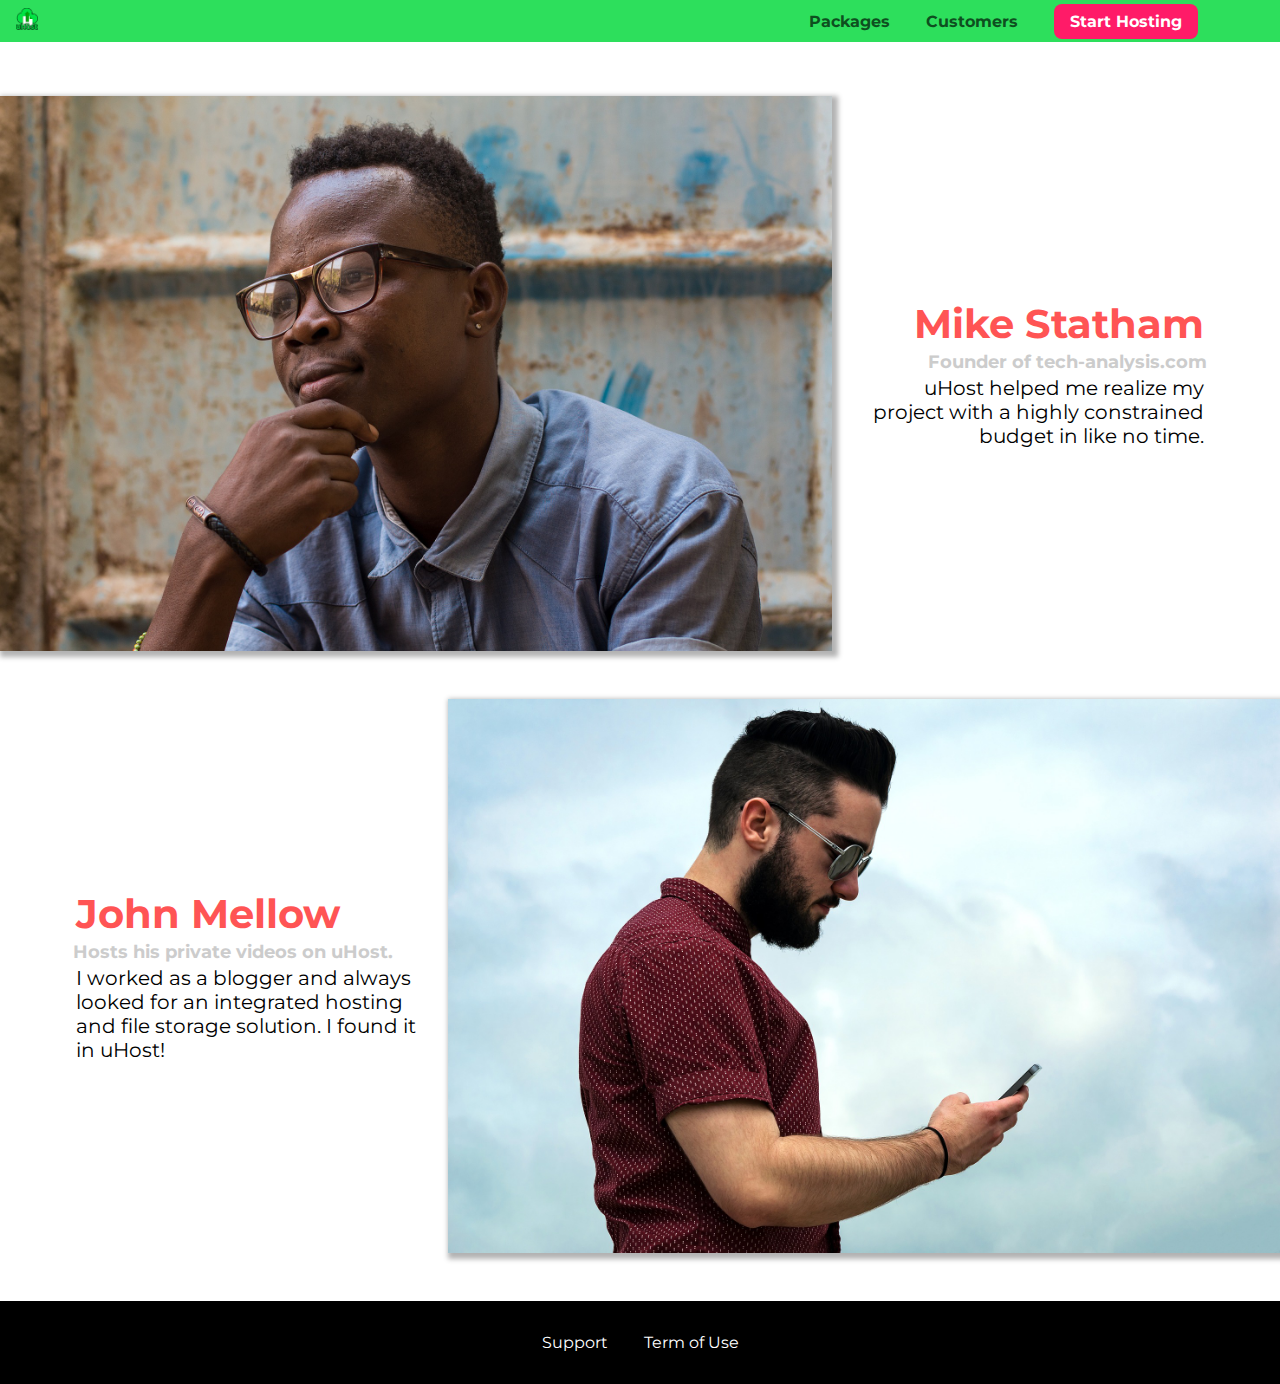
==== customers/index.html @ 95907619 "added base project, pictures and styles for pages" ====
<!DOCTYPE html>
<html lang="en">

<head>
    <meta charset="UTF-8">
    <meta name="viewport" content="width=device-width, initial-scale=1.0">
    <meta http-equiv="X-UA-Compatible" content="ie=edge">
    <title>uHost Customers</title>
    <link rel="shortcut icon" href="../favicon.png">
    <link href="https://fonts.googleapis.com/css?family=Anton|Montserrat:400,700" rel="stylesheet">
    <link rel="stylesheet" href="../shared.css">
    <link rel="stylesheet" href="customers.css">
</head>

<body>
    <header class="main-header">
        <div>
            <a href="../index.html" class="main-header__brand">
                <img src="../images/uhost-icon.png" alt="uHost - Your favorite hosting company">
            </a>
        </div>
        <nav class="main-nav">
            <ul class="main-nav__items">
                <li class="main-nav__item">
                    <a href="../packages/index.html">Packages</a>
                </li>
                <li class="main-nav__item">
                    <a href="index.html">Customers</a>
                </li>
                <li class="main-nav__item main-nav__item--cta">
                    <a href="start-hosting/index.html">Start Hosting</a>
                </li>
            </ul>
        </nav>
    </header>
    <main>
        <div>
            <div class="testimonial" id="customer-1">
                <div class="testimonial__image-container">
                    <img src="../images/customer-1.jpg" alt="Mike Statham - Customer" class="testimonial__image">
                </div>
                <div class="testimonial__info">
                    <h1 class="testimonial__name">Mike Statham</h1>
                    <h2 class="testimonial__subtitle">Founder of
                        <a href="tech-analysis.com">tech-analysis.com</a>
                    </h2>
                    <p class="testimonial__text">uHost helped me realize my project with a highly constrained budget in like no time.</p>
                </div>
            </div>
            <div class="testimonial" id="customer-2">

                <div class="testimonial__info">
                    <h1 class="testimonial__name">John Mellow</h1>
                    <h2 class="testimonial__subtitle">Hosts his private videos on uHost.
                    </h2>
                    <p class="testimonial__text">I worked as a blogger and always looked for an integrated hosting and file storage solution. I found
                        it in uHost!
                    </p>
                </div>
                <div class="testimonial__image-container">
                    <img src="../images/customer-2.jpg" alt="John Mellow - Customer" class="testimonial__image">
                </div>
            </div>
        </div>
    </main>
    <footer class="main-footer">
        <nav>
            <ul class="main-footer__links">
                <li class="main-footer__link">
                    <a href="#">Support</a>
                </li>
                <li class="main-footer__link">
                    <a href="#">Term of Use</a>
                </li>
            </ul>
        </nav>
    </footer>
</body>

</html>
---- shared.css ----
* {
    box-sizing: border-box;
}

body {
    font-family: 'Montserrat', sans-serif;
    margin: 0;
}
.main-header {
    position: fixed;
    left: 0;
    top: 0;

    width: 100%;
    background: #2ddf5c;
    padding: 8px 16px;
    z-index: 1;
}

.main-header > div {
    display: inline-block;
    vertical-align: middle;
}

.main-header__brand {
    color: #0e4f1f;
    text-decoration: none;
    font-weight: bold;
    font-size: 22px;
    height: 22px;
    width: 20px;
    display: inline-block;
}

.main-header__brand img{
    height: 22px;
}

.main-nav {
    display: inline-block;
    text-align: right;
    width: calc(100% - 74px);
    vertical-align: middle;
}

.main-nav__items {
    margin: 0;
    padding: 0;
    list-style: none;
}

.main-nav__item {
    display: inline-block;
    margin: 0 16px;
}

.main-nav__item a {
    text-decoration: none;
    color: #0e4f1f;
    font-weight: bold;
    padding: 3px 0;
}

.main-nav__item a:hover,
.main-nav__item a:active {
    color: white;
    border-bottom: 5px solid white;
}

.main-nav__item--cta a {
    color: white;
    background: #ff1b68;
    padding: 8px 16px;
    border-radius: 8px;
}

.main-nav__item--cta a:hover,
.main-nav__item--cta a:active {
    color: #ff1b68;
    background: white;
    border: none;
}

.main-footer{
    display: block;
    background: black;
    padding: 32px;
    margin-top: 48px;
}
.main-footer__links{
    list-style: none;
    margin: 0;
    padding: 0;
    text-align: center;
}
.main-footer__link{
    display: inline-block;
    margin: 0 16px;
}
.main-footer__link a{
    color: white;
    text-decoration: none;
}
.main-footer__link a:hover,
.main-footer__link a:active{
    color: #ccc;
}
.button{
    background-color: #0e4f1f;
    color: white;
    font-family: inherit;
    border: 1.5px solid #0e4f1f;
    padding: 8px;
    font-weight: bold;
    cursor: pointer;
    border-radius: 8px;
}
.button:hover,
.button:active{
    background: whitesmoke;
    color: #0e4f1f;
}
.button:focus{
    outline: none;
}
---- customers/customers.css ----
.testimonial {
    font-size: 20px;
    margin: 48px 0;
  }
  
  .testimonial__list {
    width: 80%;
    margin: auto;
  }
  
  .testimonial:first-of-type {
    margin-top: 96px;
  }

  .testimonial__image-container {
    width: 65%;
    display: inline-block;
    vertical-align: middle;
    box-shadow: 3px 3px 5px 3px rgba(0,0,0,0.3);
  }

  .testimonial__image {
    width: 100%;
    vertical-align: top;
  }
  
  .testimonial__info {
    text-align: right;
    padding: 14px;
    display: inline-block;
    vertical-align: middle;
    width: 30%;
  }
  
  #customer-2.testimonial {
    text-align: right;
  }
  
  #customer-2 .testimonial__info {
    text-align: left;
  }
  
  .testimonial__name {
    margin: 3px;
    color: #ff5454;
  }
  
  .testimonial__subtitle {
    margin: 0;
    font-size: 18px;
    color: #ccc;
  }
  
  .testimonial__subtitle a {
    color: inherit;
    text-decoration: none;
  }
  
  .testimonial__subtitle a:hover,
  .testimonial__subtitle a:active {
    color: #7a7a7a;
  }
  
  .testimonial__text {
    margin: 3px;
  }
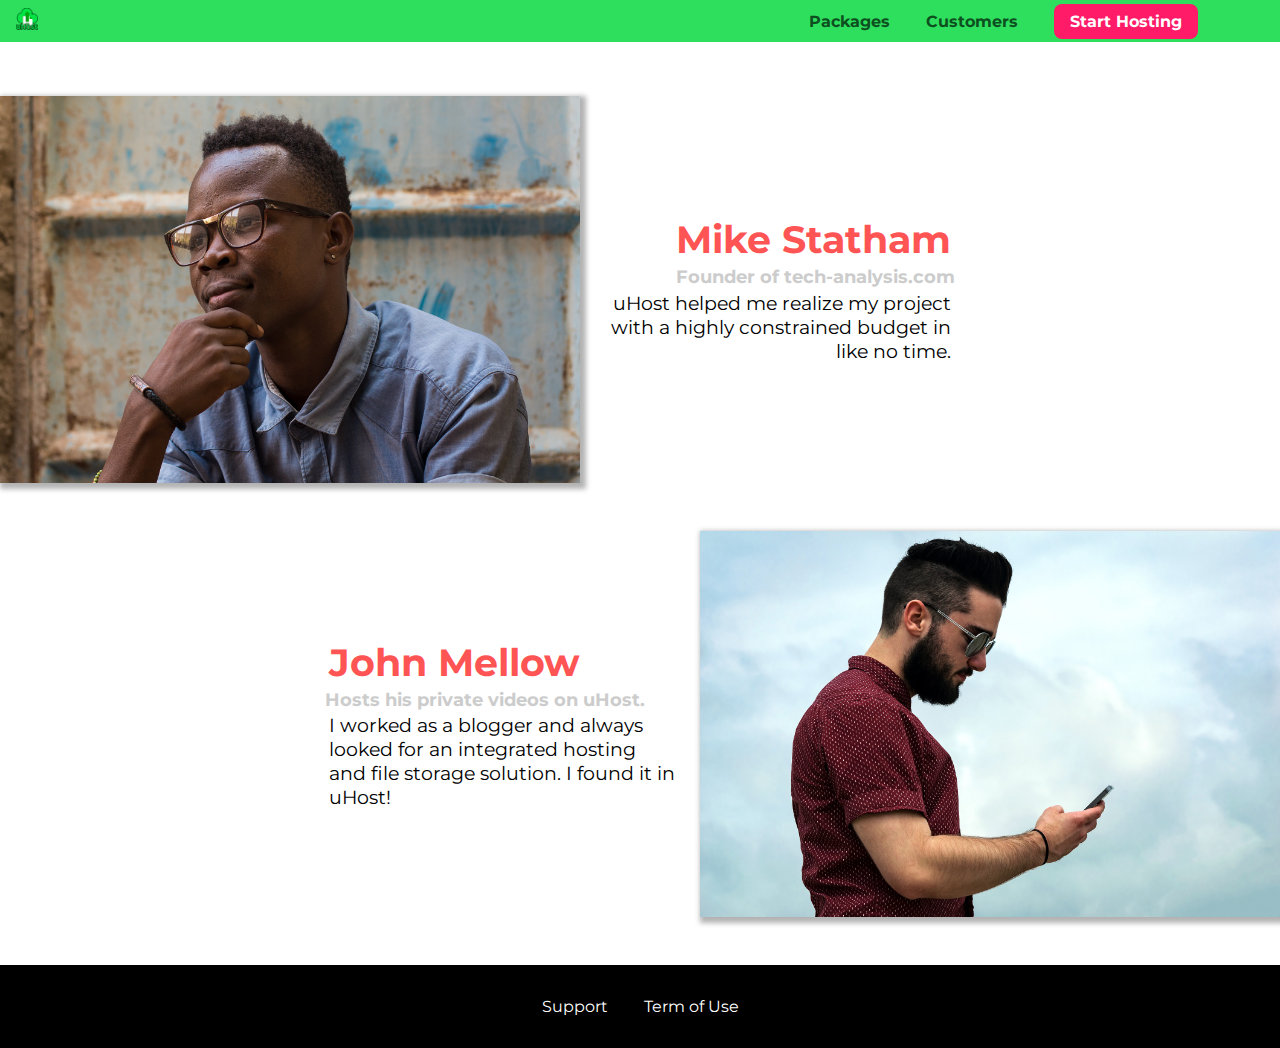
==== commit 2ce3a6a1: "added rem to Additional Propertis" ====
--- a/customers/index.html
+++ b/customers/index.html
@@ -13,6 +13,7 @@
 </head>
 
 <body>
+    <div class="backdrop"></div>
     <header class="main-header">
         <div>
             <a href="../index.html" class="main-header__brand">
--- a/shared.css
+++ b/shared.css
@@ -5,6 +5,17 @@
 body {
     font-family: 'Montserrat', sans-serif;
     margin: 0;
+}
+
+.backdrop{
+    position: fixed;
+    display: none;
+    top: 0;
+    left: 0;
+    z-index: 100;
+    width: 100%;
+    height: 100%;
+    background: rgba(0,0,0,0.5);
 }
 .main-header {
     position: fixed;
--- a/customers/customers.css
+++ b/customers/customers.css
@@ -1,6 +1,6 @@
 .testimonial {
-    font-size: 20px;
-    margin: 48px 0;
+    font-size: 1.2rem;
+    margin: 3rem 0;
   }
   
   .testimonial__list {
@@ -9,11 +9,12 @@
   }
   
   .testimonial:first-of-type {
-    margin-top: 96px;
+    margin-top: 6rem;
   }
 
   .testimonial__image-container {
     width: 65%;
+    max-width: 580px;
     display: inline-block;
     vertical-align: middle;
     box-shadow: 3px 3px 5px 3px rgba(0,0,0,0.3);
@@ -26,7 +27,7 @@
   
   .testimonial__info {
     text-align: right;
-    padding: 14px;
+    padding: 0.9rem;
     display: inline-block;
     vertical-align: middle;
     width: 30%;
@@ -41,13 +42,14 @@
   }
   
   .testimonial__name {
-    margin: 3px;
+    margin: 0.2rem;
     color: #ff5454;
+    font-size: 2em;
   }
   
   .testimonial__subtitle {
     margin: 0;
-    font-size: 18px;
+    font-size: 1.1rem;
     color: #ccc;
   }
   
@@ -62,7 +64,7 @@
   }
   
   .testimonial__text {
-    margin: 3px;
+    margin: 0.2rem;
   }
   
   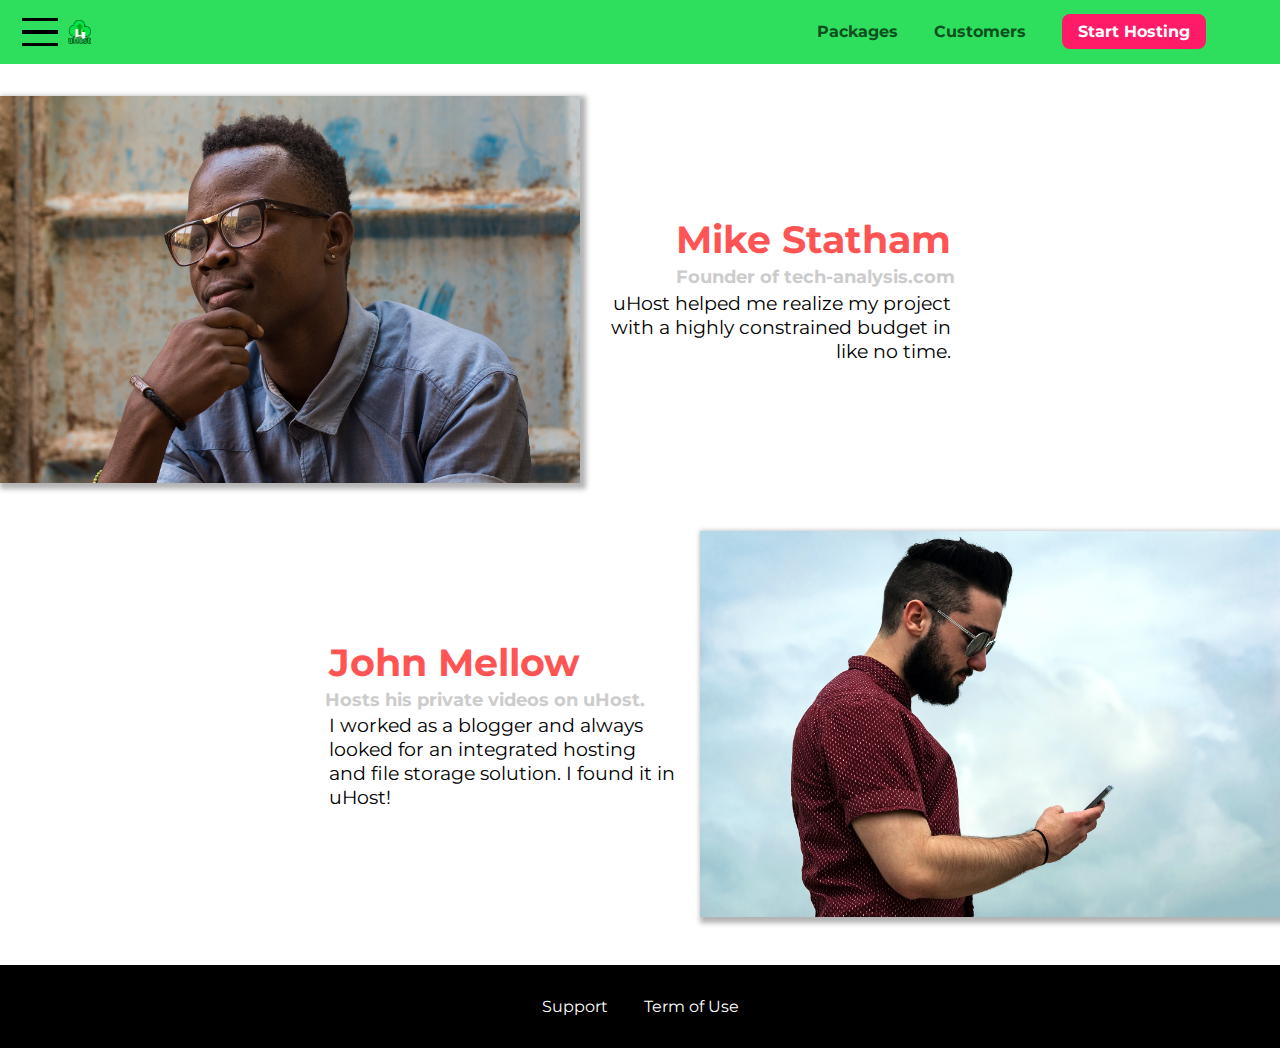
==== commit e0d17daa: "Creating the Mobile First Design for our plans" ====
--- a/customers/index.html
+++ b/customers/index.html
@@ -3,8 +3,7 @@
 
 <head>
     <meta charset="UTF-8">
-    <meta name="viewport" content="width=device-width, initial-scale=1.0">
-    <meta http-equiv="X-UA-Compatible" content="ie=edge">
+    <meta name='viewport' content='width=device-width,initial-scale=1'/>    <meta http-equiv="X-UA-Compatible" content="ie=edge">
     <title>uHost Customers</title>
     <link rel="shortcut icon" href="../favicon.png">
     <link href="https://fonts.googleapis.com/css?family=Anton|Montserrat:400,700" rel="stylesheet">
@@ -16,6 +15,11 @@
     <div class="backdrop"></div>
     <header class="main-header">
         <div>
+            <button class="toggle-button">
+                <span class="toggle-button__bar"></span>
+                <span class="toggle-button__bar"></span>
+                <span class="toggle-button__bar"></span>
+            </button>
             <a href="../index.html" class="main-header__brand">
                 <img src="../images/uhost-icon.png" alt="uHost - Your favorite hosting company">
             </a>
@@ -34,6 +38,19 @@
             </ul>
         </nav>
     </header>
+    <nav class="mobile-nav">
+        <ul class="mobile-nav__items">
+            <li class="mobile-nav__item">
+                <a href="../customers/index.html">Packages</a>
+            </li>
+            <li class="mobile-nav__item">
+                <a href="index.html">Customers</a>
+            </li>
+            <li class="mobile-nav__item mobile-nav__item--cta">
+                <a href="../start-hosting/index.html">Start Hosting</a>
+            </li>
+        </ul>
+    </nav>
     <main>
         <div>
             <div class="testimonial" id="customer-1">
@@ -76,6 +93,7 @@
             </ul>
         </nav>
     </footer>
+    <script src="../shared.js"></script>
 </body>
 
 </html>--- a/shared.css
+++ b/shared.css
@@ -1,136 +1,193 @@
 * {
-    box-sizing: border-box;
+  box-sizing: border-box;
 }
 
 body {
-    font-family: 'Montserrat', sans-serif;
-    margin: 0;
+  font-family: "Montserrat", sans-serif;
+  margin: 0;
 }
 
-.backdrop{
-    position: fixed;
-    display: none;
-    top: 0;
-    left: 0;
-    z-index: 100;
-    width: 100%;
-    height: 100%;
-    background: rgba(0,0,0,0.5);
+.backdrop {
+  position: fixed;
+  display: none;
+  top: 0;
+  left: 0;
+  z-index: 100;
+  width: 100vw;
+  height: 100vh;
+  background: rgba(0, 0, 0, 0.5);
 }
 .main-header {
-    position: fixed;
-    left: 0;
-    top: 0;
+  position: fixed;
+  left: 0;
+  top: 0;
 
-    width: 100%;
-    background: #2ddf5c;
-    padding: 8px 16px;
-    z-index: 1;
+  width: 100%;
+  background: #2ddf5c;
+  padding: 0.5rem 1rem;
+  z-index: 1;
 }
 
 .main-header > div {
-    display: inline-block;
-    vertical-align: middle;
+  display: inline-block;
+  vertical-align: middle;
+}
+
+.toggle-button {
+  width: 3rem;
+  background: transparent;
+  border: none;
+  cursor: pointer;
+  padding-top: 0;
+  padding-bottom: 0;
+  vertical-align: middle;
+}
+
+.toggle-button:focus {
+  outline: none;
+}
+
+.toggle-button__bar {
+  width: 100%;
+  height: 0.2rem;
+  background: black;
+  display: block;
+  margin: 0.6rem 0;
 }
 
 .main-header__brand {
-    color: #0e4f1f;
-    text-decoration: none;
-    font-weight: bold;
-    font-size: 22px;
-    height: 22px;
-    width: 20px;
-    display: inline-block;
+  color: #0e4f1f;
+  text-decoration: none;
+  font-weight: bold;
+  font-size: 1.5rem;
+  height: 1.5rem;
+  width: 1.5rem;
+  display: inline-block;
+  vertical-align: middle;
 }
 
-.main-header__brand img{
-    height: 22px;
+.main-header__brand img {
+  height: 100%;
 }
 
 .main-nav {
-    display: inline-block;
-    text-align: right;
-    width: calc(100% - 74px);
-    vertical-align: middle;
+  display: inline-block;
+  text-align: right;
+  width: calc(100% - 122px);
+  vertical-align: middle;
 }
 
 .main-nav__items {
-    margin: 0;
-    padding: 0;
-    list-style: none;
+  margin: 0;
+  padding: 0;
+  list-style: none;
 }
 
 .main-nav__item {
-    display: inline-block;
-    margin: 0 16px;
+  display: inline-block;
+  margin: 0 1rem;
 }
 
-.main-nav__item a {
-    text-decoration: none;
-    color: #0e4f1f;
-    font-weight: bold;
-    padding: 3px 0;
+.main-nav__item a,
+.mobile-nav__item a {
+  text-decoration: none;
+  color: #0e4f1f;
+  font-weight: bold;
+  padding: 0.2rem 0;
 }
 
 .main-nav__item a:hover,
 .main-nav__item a:active {
-    color: white;
-    border-bottom: 5px solid white;
+  color: white;
+  border-bottom: 5px solid white;
 }
 
-.main-nav__item--cta a {
-    color: white;
-    background: #ff1b68;
-    padding: 8px 16px;
-    border-radius: 8px;
+.main-nav__item--cta a,
+.mobile-nav__item--cta a {
+  color: white;
+  background: #ff1b68;
+  padding: 8px 16px;
+  border-radius: 8px;
 }
 
 .main-nav__item--cta a:hover,
-.main-nav__item--cta a:active {
-    color: #ff1b68;
-    background: white;
-    border: none;
+.main-nav__item--cta a:active,
+.mobile-nav__item--cta a:hover,
+.mobile-nav__item--cta a:active {
+  color: #ff1b68;
+  background: white;
+  border: none;
 }
 
-.main-footer{
-    display: block;
-    background: black;
-    padding: 32px;
-    margin-top: 48px;
+.main-footer {
+  display: block;
+  background: black;
+  padding: 2rem;
+  margin-top: 3rem;
 }
-.main-footer__links{
-    list-style: none;
-    margin: 0;
-    padding: 0;
-    text-align: center;
+.main-footer__links {
+  list-style: none;
+  margin: 0;
+  padding: 0;
+  text-align: center;
 }
-.main-footer__link{
-    display: inline-block;
-    margin: 0 16px;
+.main-footer__link {
+  display: inline-block;
+  margin: 0 1rem;
 }
-.main-footer__link a{
-    color: white;
-    text-decoration: none;
+.main-footer__link a {
+  color: white;
+  text-decoration: none;
 }
 .main-footer__link a:hover,
-.main-footer__link a:active{
-    color: #ccc;
+.main-footer__link a:active {
+  color: #ccc;
 }
-.button{
-    background-color: #0e4f1f;
-    color: white;
-    font-family: inherit;
-    border: 1.5px solid #0e4f1f;
-    padding: 8px;
-    font-weight: bold;
-    cursor: pointer;
-    border-radius: 8px;
+.mobile-nav {
+  display: none;
+  position: fixed;
+  z-index: 101;
+  top: 0;
+  left: 0;
+  background: white;
+  width: 80%;
+  height: 100vh;
+}
+
+.mobile-nav__items {
+  width: 90%;
+  height: 100%;
+  list-style: none;
+  margin: 10% auto;
+  padding: 0;
+  text-align: center;
+}
+
+.mobile-nav__item {
+  margin: 1rem 0;
+}
+
+.mobile-nav__item a {
+  font-size: 1.5rem;
+}
+.button {
+  background-color: #0e4f1f;
+  color: white;
+  font-family: inherit;
+  border: 1.5px solid #0e4f1f;
+  padding: 8px;
+  font-weight: bold;
+  cursor: pointer;
+  border-radius: 8px;
 }
 .button:hover,
-.button:active{
-    background: whitesmoke;
-    color: #0e4f1f;
+.button:active {
+  background: whitesmoke;
+  color: #0e4f1f;
 }
-.button:focus{
-    outline: none;
+.button:focus {
+  outline: none;
 }
+.open{
+    display: block !important;
+}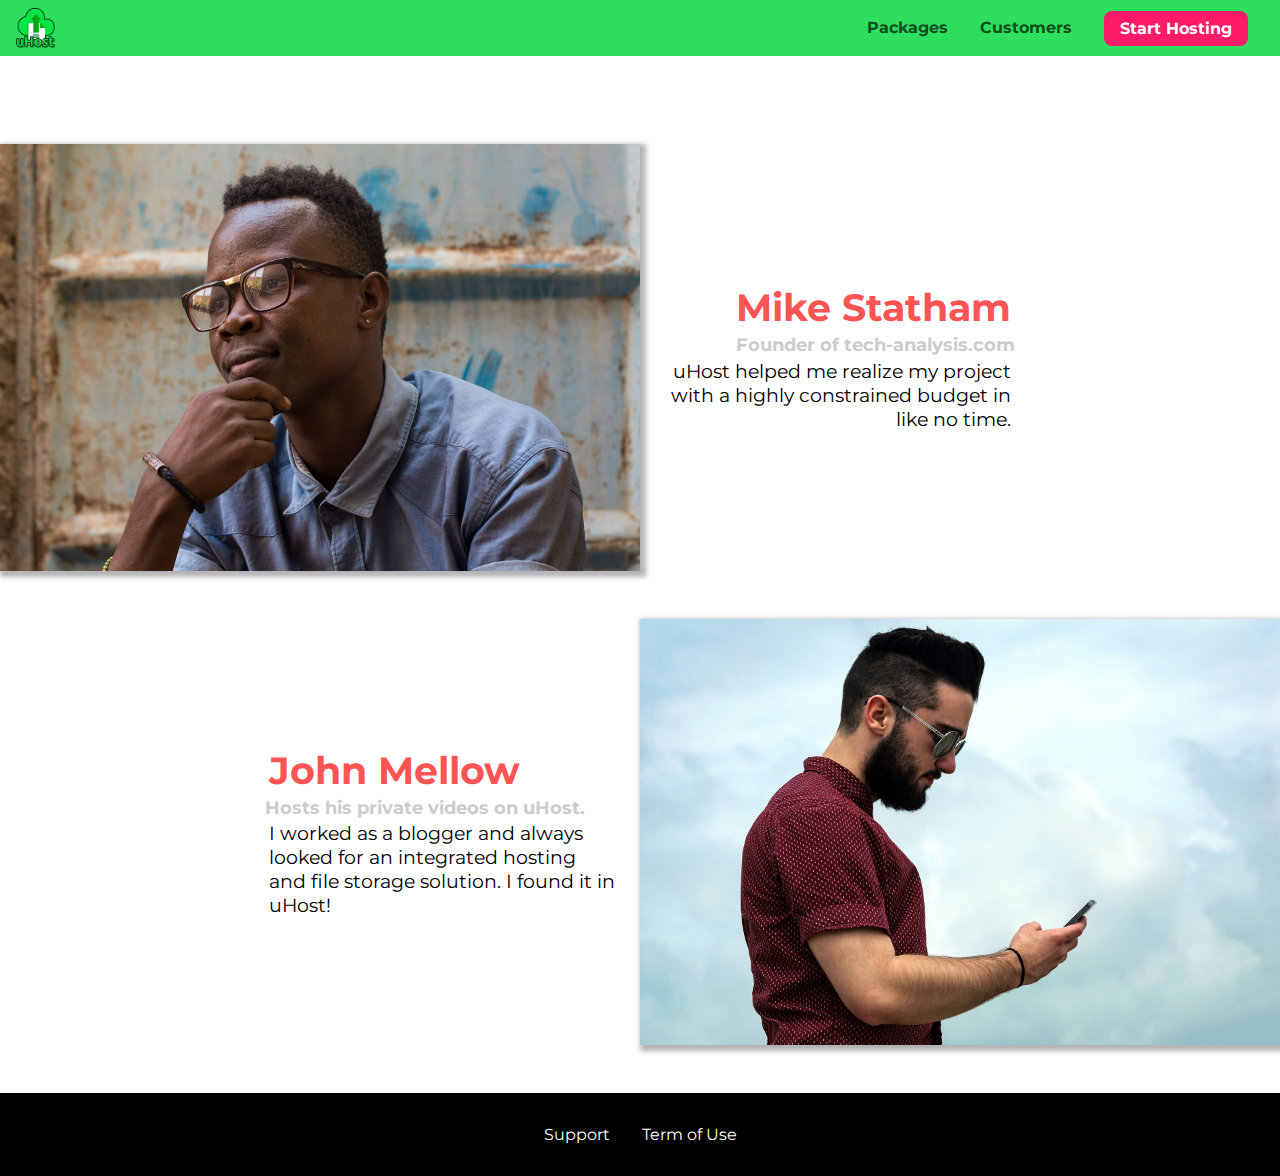
==== commit cdda12bb: "Aded fonts and flex for main page" ====
--- a/customers/index.html
+++ b/customers/index.html
@@ -6,7 +6,6 @@
     <meta name='viewport' content='width=device-width,initial-scale=1'/>    <meta http-equiv="X-UA-Compatible" content="ie=edge">
     <title>uHost Customers</title>
     <link rel="shortcut icon" href="../favicon.png">
-    <link href="https://fonts.googleapis.com/css?family=Anton|Montserrat:400,700" rel="stylesheet">
     <link rel="stylesheet" href="../shared.css">
     <link rel="stylesheet" href="customers.css">
 </head>
@@ -33,7 +32,7 @@
                     <a href="index.html">Customers</a>
                 </li>
                 <li class="main-nav__item main-nav__item--cta">
-                    <a href="start-hosting/index.html">Start Hosting</a>
+                    <a href="../start-hosting/index.html">Start Hosting</a>
                 </li>
             </ul>
         </nav>
--- a/shared.css
+++ b/shared.css
@@ -1,3 +1,8 @@
+@import url('https://fonts.googleapis.com/css2?family=Roboto:ital,wght@0,400;0,900;1,900&display=swap');
+@import url('https://fonts.googleapis.com/css2?family=Montserrat:wght@400;700&display=swap');
+@import url('https://fonts.googleapis.com/css2?family=Anton&display=swap');
+
+
 * {
   box-sizing: border-box;
 }
@@ -6,7 +11,10 @@
   font-family: "Montserrat", sans-serif;
   margin: 0;
 }
-
+main{
+  min-height: calc(100vh - 3.5rem - 8rem);
+  margin-top: 3.5rem;
+}
 .backdrop {
   position: fixed;
   display: none;
@@ -21,16 +29,13 @@
   position: fixed;
   left: 0;
   top: 0;
-
   width: 100%;
   background: #2ddf5c;
   padding: 0.5rem 1rem;
   z-index: 1;
-}
-
-.main-header > div {
-  display: inline-block;
-  vertical-align: middle;
+  display: flex;
+  align-items: center;
+  justify-content: space-between;
 }
 
 .toggle-button {
@@ -42,7 +47,6 @@
   padding-bottom: 0;
   vertical-align: middle;
 }
-
 .toggle-button:focus {
   outline: none;
 }
@@ -59,32 +63,28 @@
   color: #0e4f1f;
   text-decoration: none;
   font-weight: bold;
-  font-size: 1.5rem;
-  height: 1.5rem;
-  width: 1.5rem;
-  display: inline-block;
+  /*width: 1.5rem;*/
+
+}
+
+.main-header__brand img {
+  height: 2.5rem;
   vertical-align: middle;
 }
 
-.main-header__brand img {
-  height: 100%;
-}
-
 .main-nav {
-  display: inline-block;
-  text-align: right;
-  width: calc(100% - 122px);
-  vertical-align: middle;
+  display: none;
 }
 
 .main-nav__items {
   margin: 0;
   padding: 0;
   list-style: none;
+  display: flex;
+  
 }
 
 .main-nav__item {
-  display: inline-block;
   margin: 0 1rem;
 }
 
@@ -120,7 +120,6 @@
 }
 
 .main-footer {
-  display: block;
   background: black;
   padding: 2rem;
   margin-top: 3rem;
@@ -129,11 +128,12 @@
   list-style: none;
   margin: 0;
   padding: 0;
-  text-align: center;
+  display: flex;
+  flex-direction: column;
+  align-items: center;
 }
 .main-footer__link {
-  display: inline-block;
-  margin: 0 1rem;
+  margin: 0.5rem 0;
 }
 .main-footer__link a {
   color: white;
@@ -158,9 +158,12 @@
   width: 90%;
   height: 100%;
   list-style: none;
-  margin: 10% auto;
+  margin: 0 auto;
   padding: 0;
-  text-align: center;
+  display: flex;
+  flex-direction: column;
+  justify-content: center;
+  align-items: center;
 }
 
 .mobile-nav__item {
@@ -188,6 +191,31 @@
 .button:focus {
   outline: none;
 }
+.button[disabled]{
+  cursor: not-allowed;
+  border: #a1a1a1;
+  background: #ccc;
+  color: #a1a1a1;
+}
 .open{
     display: block !important;
+}
+@media (min-width: 40rem){
+  .main-footer__link {
+    margin: 0 1rem;
+  }
+
+  .main-footer__links{
+    flex-direction: row;
+    justify-content: center;
+  }
+}
+@media (min-width: 40rem){
+  .toggle-button{
+    display: none;
+  }
+
+  .main-nav {
+    display: flex;
+  }
 }--- a/customers/customers.css
+++ b/customers/customers.css
@@ -1,22 +1,19 @@
+main{
+  padding-top: 2.5rem;
+}
+
 .testimonial {
     font-size: 1.2rem;
-    margin: 3rem 0;
   }
   
-  .testimonial__list {
+  /*.testimonial__list {
     width: 80%;
     margin: auto;
-  }
-  
-  .testimonial:first-of-type {
-    margin-top: 6rem;
-  }
+  }*/
 
   .testimonial__image-container {
-    width: 65%;
-    max-width: 580px;
-    display: inline-block;
-    vertical-align: middle;
+    width: 100%;
+    max-width: 40rem;
     box-shadow: 3px 3px 5px 3px rgba(0,0,0,0.3);
   }
 
@@ -28,9 +25,9 @@
   .testimonial__info {
     text-align: right;
     padding: 0.9rem;
-    display: inline-block;
+    /*display: inline-block;
     vertical-align: middle;
-    width: 30%;
+    width: 30%;*/
   }
   
   #customer-2.testimonial {
@@ -66,5 +63,21 @@
   .testimonial__text {
     margin: 0.2rem;
   }
-  
+  @media (min-width: 40rem){
+    .testimonial {
+      margin: 3rem auto;
+      max-width: 1500px;
+    }
+    .testimonial__image-container {
+      display: inline-block;
+      vertical-align: middle;
+      width: 66%;
+    }
+     
+    .testimonial__info {
+      display: inline-block;
+      vertical-align: middle;
+      width: 30%;
+    }
+  }
   